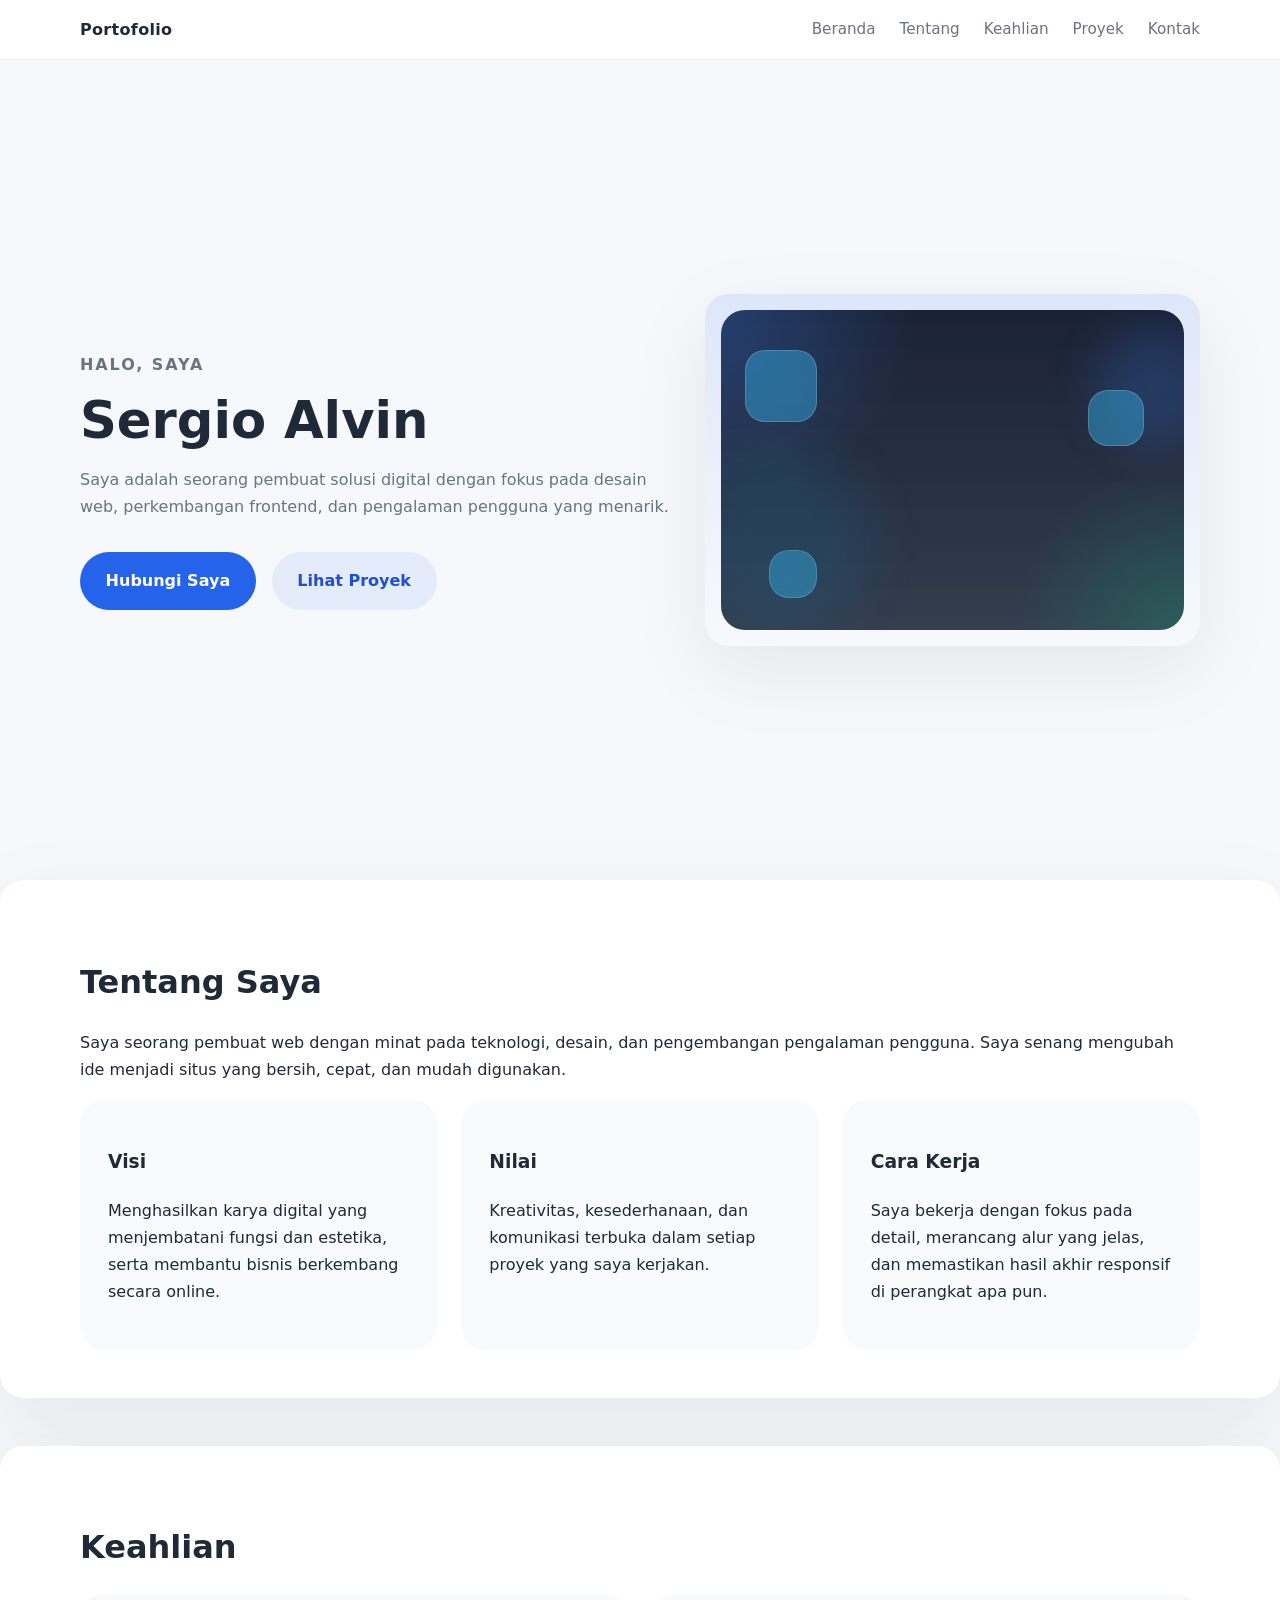
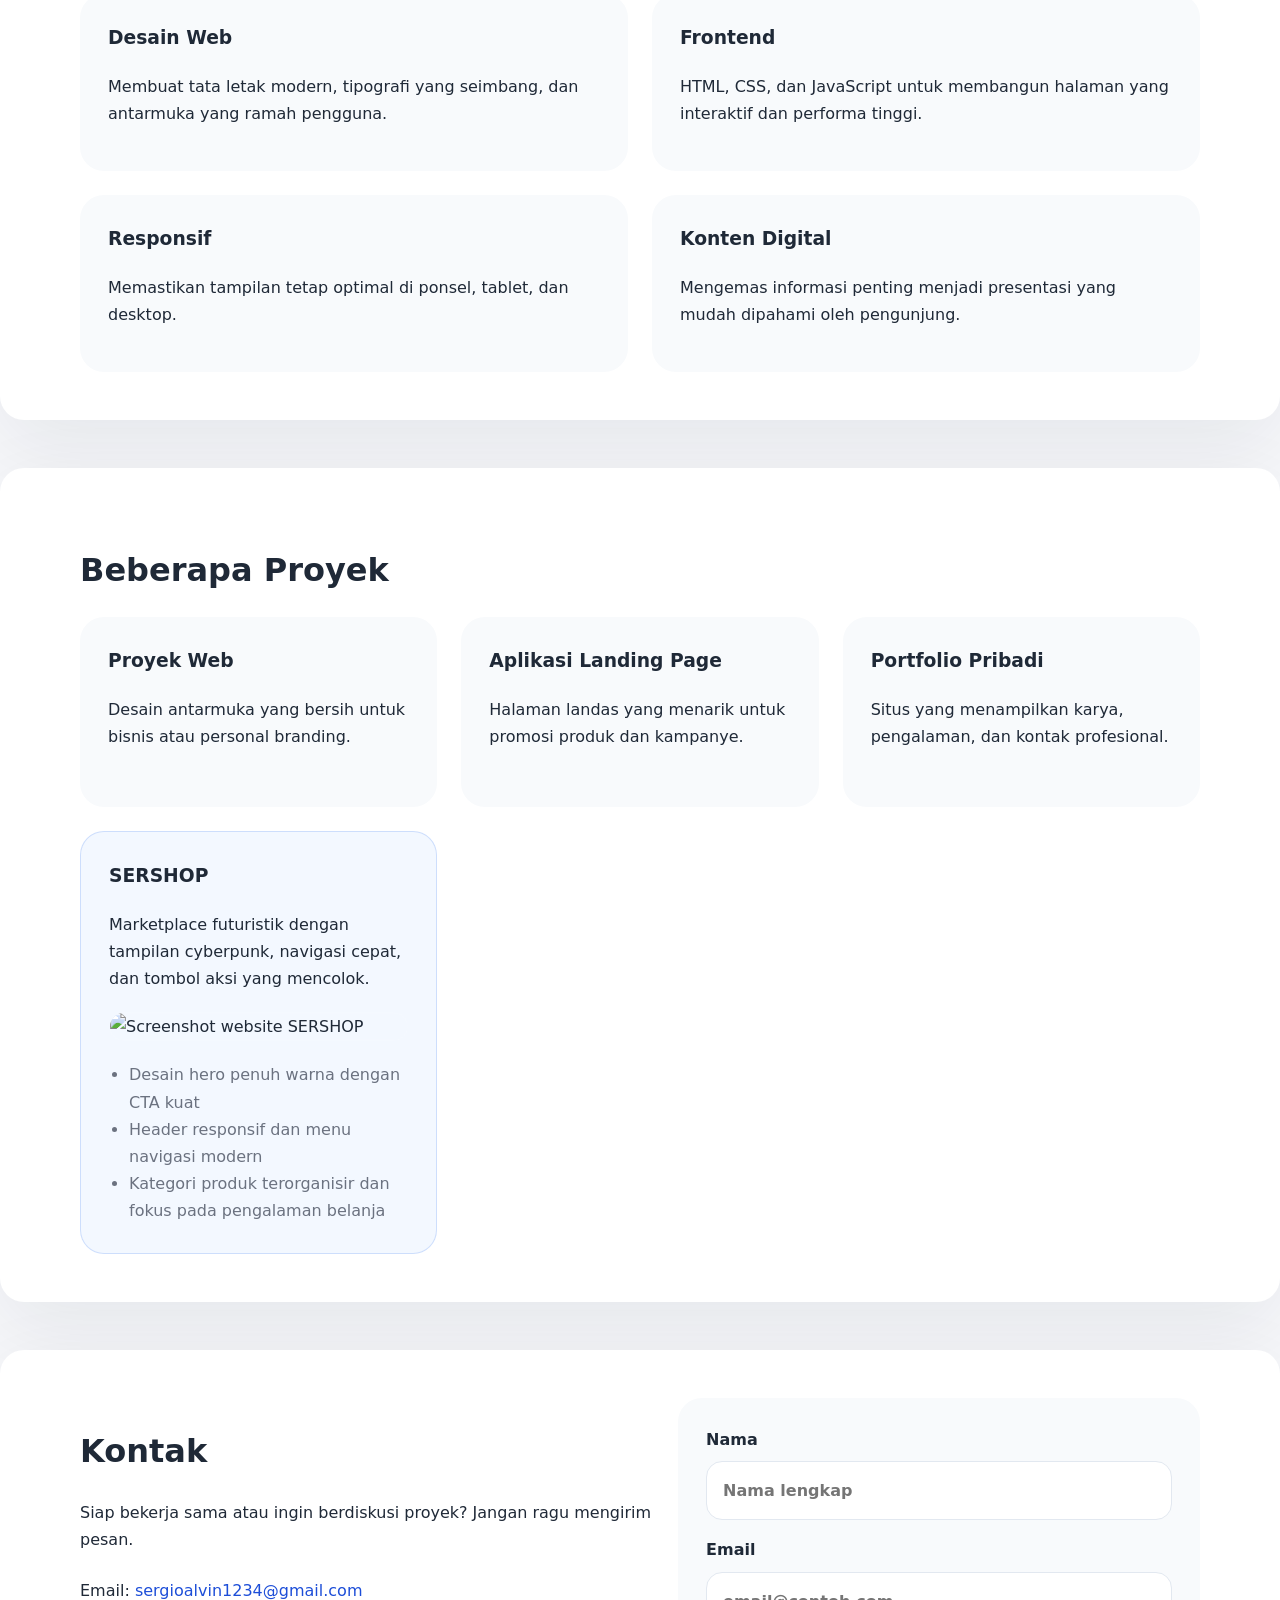
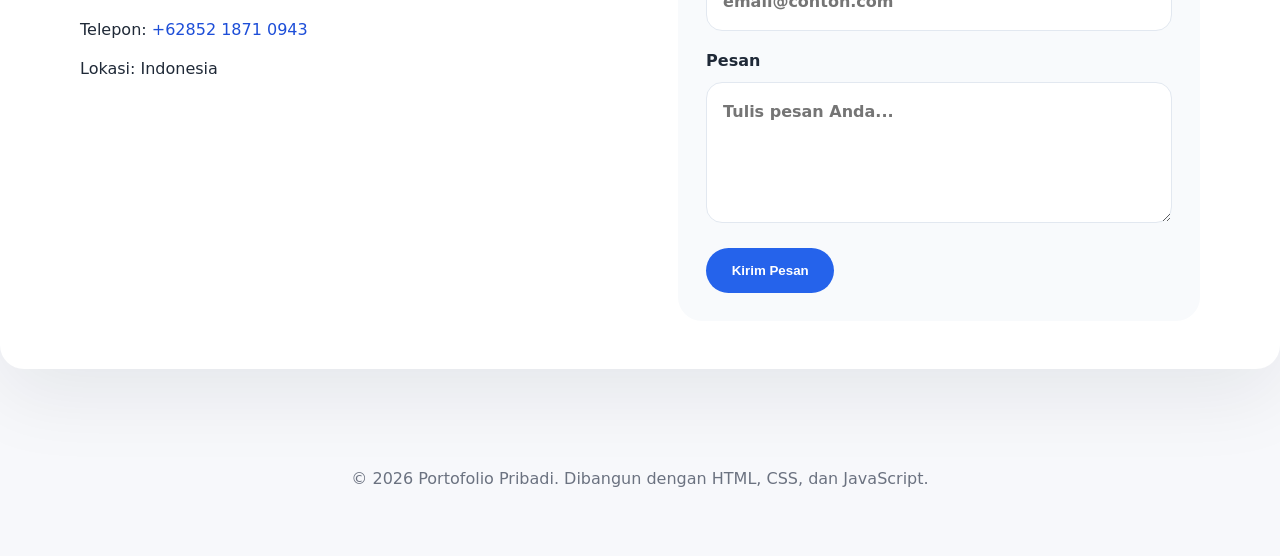
==== index.html @ bd18a4e5 "first commit" ====
<!DOCTYPE html>
<html lang="id">
<head>
  <meta charset="UTF-8" />
  <meta name="viewport" content="width=device-width, initial-scale=1.0" />
  <title>Portofolio Saya</title>
  <link rel="stylesheet" href="styles.css" />
</head>
<body>
  <header class="site-header">
    <div class="container header-inner">
      <a href="#home" class="logo">Portofolio</a>
      <button class="nav-toggle" aria-label="Buka navigasi">
        <span></span><span></span><span></span>
      </button>
      <nav class="site-nav">
        <a href="#home">Beranda</a>
        <a href="#about">Tentang</a>
        <a href="#skills">Keahlian</a>
        <a href="#projects">Proyek</a>
        <a href="#contact">Kontak</a>
      </nav>
    </div>
  </header>

  <main>
    <section id="home" class="hero">
      <div class="container hero-content">
        <div>
          <p class="eyebrow">Halo, saya</p>
          <h1>Sergio Alvin</h1>
          <p>Saya adalah seorang pembuat solusi digital dengan fokus pada desain web, perkembangan frontend, dan pengalaman pengguna yang menarik.</p>
          <div class="hero-actions">
            <a href="#contact" class="button primary">Hubungi Saya</a>
            <a href="#projects" class="button secondary">Lihat Proyek</a>
          </div>
        </div>
        <div class="hero-card">
          <div class="hero-image">
            <div class="shape"></div>
            <div class="shape"></div>
            <div class="shape"></div>
          </div>
        </div>
      </div>
    </section>

    <section id="about" class="section about-section">
      <div class="container">
        <h2>Tentang Saya</h2>
        <p>Saya seorang pembuat web dengan minat pada teknologi, desain, dan pengembangan pengalaman pengguna. Saya senang mengubah ide menjadi situs yang bersih, cepat, dan mudah digunakan.</p>
        <div class="about-grid">
          <div>
            <h3>Visi</h3>
            <p>Menghasilkan karya digital yang menjembatani fungsi dan estetika, serta membantu bisnis berkembang secara online.</p>
          </div>
          <div>
            <h3>Nilai</h3>
            <p>Kreativitas, kesederhanaan, dan komunikasi terbuka dalam setiap proyek yang saya kerjakan.</p>
          </div>
          <div>
            <h3>Cara Kerja</h3>
            <p>Saya bekerja dengan fokus pada detail, merancang alur yang jelas, dan memastikan hasil akhir responsif di perangkat apa pun.</p>
          </div>
        </div>
      </div>
    </section>

    <section id="skills" class="section skills-section">
      <div class="container">
        <h2>Keahlian</h2>
        <div class="skills-grid">
          <div class="skill-card">
            <h3>Desain Web</h3>
            <p>Membuat tata letak modern, tipografi yang seimbang, dan antarmuka yang ramah pengguna.</p>
          </div>
          <div class="skill-card">
            <h3>Frontend</h3>
            <p>HTML, CSS, dan JavaScript untuk membangun halaman yang interaktif dan performa tinggi.</p>
          </div>
          <div class="skill-card">
            <h3>Responsif</h3>
            <p>Memastikan tampilan tetap optimal di ponsel, tablet, dan desktop.</p>
          </div>
          <div class="skill-card">
            <h3>Konten Digital</h3>
            <p>Mengemas informasi penting menjadi presentasi yang mudah dipahami oleh pengunjung.</p>
          </div>
        </div>
      </div>
    </section>

    <section id="projects" class="section projects-section">
      <div class="container">
        <h2>Beberapa Proyek</h2>
        <div class="projects-grid">
          <a class="project-link" href="proyek-web.html">
            <article class="project-card">
              <h3>Proyek Web</h3>
              <p>Desain antarmuka yang bersih untuk bisnis atau personal branding.</p>
            </article>
          </a>

          <a class="project-link" href="landing-page.html">
            <article class="project-card">
              <h3>Aplikasi Landing Page</h3>
              <p>Halaman landas yang menarik untuk promosi produk dan kampanye.</p>
            </article>
          </a>

          <a class="project-link" href="portfolio-detail.html">
            <article class="project-card">
              <h3>Portfolio Pribadi</h3>
              <p>Situs yang menampilkan karya, pengalaman, dan kontak profesional.</p>
            </article>
          </a>

          <a class="project-link" href="sershop.html">
            <article class="project-card project-featured">
              <h3>SERSHOP</h3>
              <p>Marketplace futuristik dengan tampilan cyberpunk, navigasi cepat, dan tombol aksi yang mencolok.</p>
              <div class="project-screenshot">
                <img src="sershop-screenshot.svg" alt="Screenshot website SERSHOP" />
              </div>
              <ul>
                <li>Desain hero penuh warna dengan CTA kuat</li>
                <li>Header responsif dan menu navigasi modern</li>
                <li>Kategori produk terorganisir dan fokus pada pengalaman belanja</li>
              </ul>
            </article>
          </a>
        </div>
      </div>
    </section>

    <section id="contact" class="section contact-section">
      <div class="container contact-content">
        <div>
          <h2>Kontak</h2>
          <p>Siap bekerja sama atau ingin berdiskusi proyek? Jangan ragu mengirim pesan.</p>
          <ul class="contact-list">
            <li>Email: <a href="mailto:sergioalvin1234@gmail.com">sergioalvin1234@gmail.com</a></li>
            <li>Telepon: <a href="tel:+6285218710943">+62852 1871 0943</a></li>
            <li>Lokasi: Indonesia</li>
          </ul>
        </div>
        <form class="contact-form">
          <label>
            Nama
            <input type="text" placeholder="Nama lengkap" />
          </label>
          <label>
            Email
            <input type="email" placeholder="email@contoh.com" />
          </label>
          <label>
            Pesan
            <textarea rows="4" placeholder="Tulis pesan Anda..."></textarea>
          </label>
          <button type="submit" class="button primary">Kirim Pesan</button>
        </form>
      </div>
    </section>
  </main>

  <footer class="site-footer">
    <div class="container footer-inner">
      <p>© 2026 Portofolio Pribadi. Dibangun dengan HTML, CSS, dan JavaScript.</p>
    </div>
  </footer>

  <script src="script.js"></script>
</body>
</html>
---- styles.css ----
:root {
  color-scheme: light;
  --bg: #f7f8fb;
  --surface: #ffffff;
  --text: #1f2937;
  --muted: #6b7280;
  --primary: #2563eb;
  --primary-strong: #1d4ed8;
  --shadow: 0 24px 80px rgba(15, 23, 42, 0.08);
  --radius: 24px;
}

* {
  box-sizing: border-box;
}

html {
  scroll-behavior: smooth;
}

body {
  margin: 0;
  font-family: Inter, system-ui, -apple-system, BlinkMacSystemFont, "Segoe UI", sans-serif;
  background: var(--bg);
  color: var(--text);
  line-height: 1.7;
}

img {
  max-width: 100%;
  display: block;
}

.container {
  width: min(1120px, calc(100% - 2rem));
  margin: 0 auto;
}

.site-header {
  position: sticky;
  top: 0;
  z-index: 10;
  background: rgba(255, 255, 255, 0.95);
  backdrop-filter: blur(18px);
  border-bottom: 1px solid rgba(15, 23, 42, 0.08);
}

.header-inner {
  display: flex;
  align-items: center;
  justify-content: space-between;
  gap: 1rem;
  padding: 1rem 0;
}

.logo {
  color: var(--text);
  font-weight: 700;
  text-decoration: none;
  letter-spacing: 0.02em;
}

.nav-toggle {
  display: none;
  border: none;
  background: transparent;
  cursor: pointer;
  gap: 0.4rem;
  flex-direction: column;
  padding: 0.25rem;
}

.nav-toggle span {
  display: block;
  width: 1.5rem;
  height: 2px;
  background: var(--text);
}

.site-nav {
  display: flex;
  gap: 1.5rem;
}

.site-nav a {
  color: var(--muted);
  text-decoration: none;
  font-size: 0.95rem;
}

.site-nav a:hover {
  color: var(--text);
}

.hero {
  min-height: calc(100vh - 80px);
  display: grid;
  place-items: center;
  padding: 4rem 0;
}

.hero-content {
  display: grid;
  grid-template-columns: 1.2fr 1fr;
  align-items: center;
  gap: 2rem;
}

.eyebrow {
  margin: 0 0 1rem;
  color: var(--primary);
  font-weight: 700;
  letter-spacing: 0.12em;
  text-transform: uppercase;
}

.hero h1 {
  margin: 0;
  font-size: clamp(2.75rem, 4vw, 4rem);
  line-height: 1.02;
}

.hero p {
  max-width: 42rem;
  margin-top: 1.25rem;
  color: var(--muted);
}

.hero-actions {
  display: flex;
  gap: 1rem;
  flex-wrap: wrap;
  margin-top: 2rem;
}

.button {
  display: inline-flex;
  align-items: center;
  justify-content: center;
  padding: 0.95rem 1.6rem;
  border-radius: 999px;
  text-decoration: none;
  font-weight: 600;
  transition: transform 0.2s ease, box-shadow 0.2s ease;
  border: none;
  cursor: pointer;
}

.button:hover {
  transform: translateY(-1px);
}

.primary {
  background: var(--primary);
  color: white;
}

.secondary {
  background: rgba(37, 99, 235, 0.09);
  color: var(--primary-strong);
}

.hero-card {
  background: linear-gradient(180deg, rgba(37, 99, 235, 0.12), rgba(255, 255, 255, 0.08));
  border-radius: var(--radius);
  padding: 1rem;
  box-shadow: var(--shadow);
}

.hero-image {
  width: 100%;
  min-height: 320px;
  border-radius: 1.5rem;
  position: relative;
  overflow: hidden;
  background: radial-gradient(circle at top left, rgba(59, 130, 246, 0.3), transparent 35%),
    radial-gradient(circle at bottom right, rgba(16, 185, 129, 0.25), transparent 30%),
    linear-gradient(180deg, rgba(15, 23, 42, 0.95), rgba(30, 41, 59, 0.9));
}

.hero-image::before,
.hero-image::after {
  content: '';
  position: absolute;
  border-radius: 50%;
  opacity: 0.6;
}

.hero-image::before {
  width: 120px;
  height: 120px;
  top: 1rem;
  right: -2rem;
  background: rgba(59, 130, 246, 0.35);
  filter: blur(24px);
}

.hero-image::after {
  width: 180px;
  height: 180px;
  bottom: 0;
  left: -2rem;
  background: rgba(14, 165, 233, 0.2);
  filter: blur(28px);
}

.hero-image .shape {
  position: absolute;
  width: 72px;
  height: 72px;
  background: rgba(56, 189, 248, 0.4);
  border: 1px solid rgba(255, 255, 255, 0.18);
  border-radius: 1.25rem;
  backdrop-filter: blur(6px);
}

.hero-image .shape:nth-child(1) {
  top: 2.5rem;
  left: 1.5rem;
}

.hero-image .shape:nth-child(2) {
  top: 5rem;
  right: 2.5rem;
  width: 56px;
  height: 56px;
}

.hero-image .shape:nth-child(3) {
  bottom: 2rem;
  left: 3rem;
  width: 48px;
  height: 48px;
}

.section {
  padding: 6rem 0;
}

.about-section,
.skills-section,
.projects-section,
.contact-section {
  background: white;
  border-radius: var(--radius);
  box-shadow: var(--shadow);
  margin-bottom: 3rem;
  padding: 3rem;
}

.section h2 {
  font-size: clamp(2rem, 2.5vw, 2.5rem);
  margin-bottom: 1.25rem;
}

.about-grid,
.skills-grid,
.projects-grid,
.contact-content {
  display: grid;
  gap: 1.5rem;
}

.about-grid {
  grid-template-columns: repeat(3, minmax(0, 1fr));
}

.about-grid div,
.skill-card,
.project-card,
.contact-form {
  background: #f8fafc;
  padding: 1.75rem;
  border-radius: 1.5rem;
}

.skill-card h3,
.project-card h3 {
  margin-top: 0;
}

.project-card ul {
  margin: 1rem 0 0;
  padding-left: 1.25rem;
  color: var(--muted);
}

.project-card .project-screenshot {
  margin: 1.25rem 0;
  border-radius: 1.5rem;
  overflow: hidden;
  border: 1px solid rgba(255, 255, 255, 0.1);
  box-shadow: inset 0 0 0 1px rgba(255, 255, 255, 0.04);
}

.project-card .project-screenshot img {
  display: block;
  width: 100%;
  height: auto;
}

.project-link {
  display: block;
  color: inherit;
  text-decoration: none;
}

.project-link:hover .project-card {
  transform: translateY(-4px);
  transition: transform 0.18s ease;
}

.project-featured {
  border: 1px solid rgba(37, 99, 235, 0.18);
  background: rgba(59, 130, 246, 0.06);
}

.skills-grid {
  grid-template-columns: repeat(2, minmax(0, 1fr));
}

.projects-grid {
  grid-template-columns: repeat(3, minmax(0, 1fr));
}

.project-card {
  min-height: 190px;
}

.contact-content {
  grid-template-columns: 1.1fr 1fr;
  align-items: start;
}

.contact-list {
  list-style: none;
  padding: 0;
  margin: 1.5rem 0 0;
  display: grid;
  gap: 0.75rem;
}

.contact-list a {
  color: var(--primary-strong);
  text-decoration: none;
}

.contact-form label {
  display: block;
  margin-bottom: 1rem;
  color: var(--text);
  font-weight: 600;
}

.contact-form input,
.contact-form textarea {
  width: 100%;
  border: 1px solid #e2e8f0;
  border-radius: 1rem;
  padding: 0.95rem 1rem;
  font: inherit;
  margin-top: 0.5rem;
  background: white;
}

.site-footer {
  padding: 2rem 0 3rem;
  text-align: center;
  color: var(--muted);
}

@media (max-width: 900px) {
  .hero-content,
  .contact-content {
    grid-template-columns: 1fr;
  }

  .about-grid,
  .skills-grid,
  .projects-grid {
    grid-template-columns: 1fr;
  }
}

@media (max-width: 720px) {
  .header-inner {
    flex-wrap: wrap;
  }

  .nav-toggle {
    display: flex;
  }

  .site-nav {
    width: 100%;
    flex-direction: column;
    gap: 0.75rem;
    max-height: 0;
    overflow: hidden;
    transition: max-height 0.3s ease;
  }

  .site-nav.open {
    max-height: 18rem;
  }
}
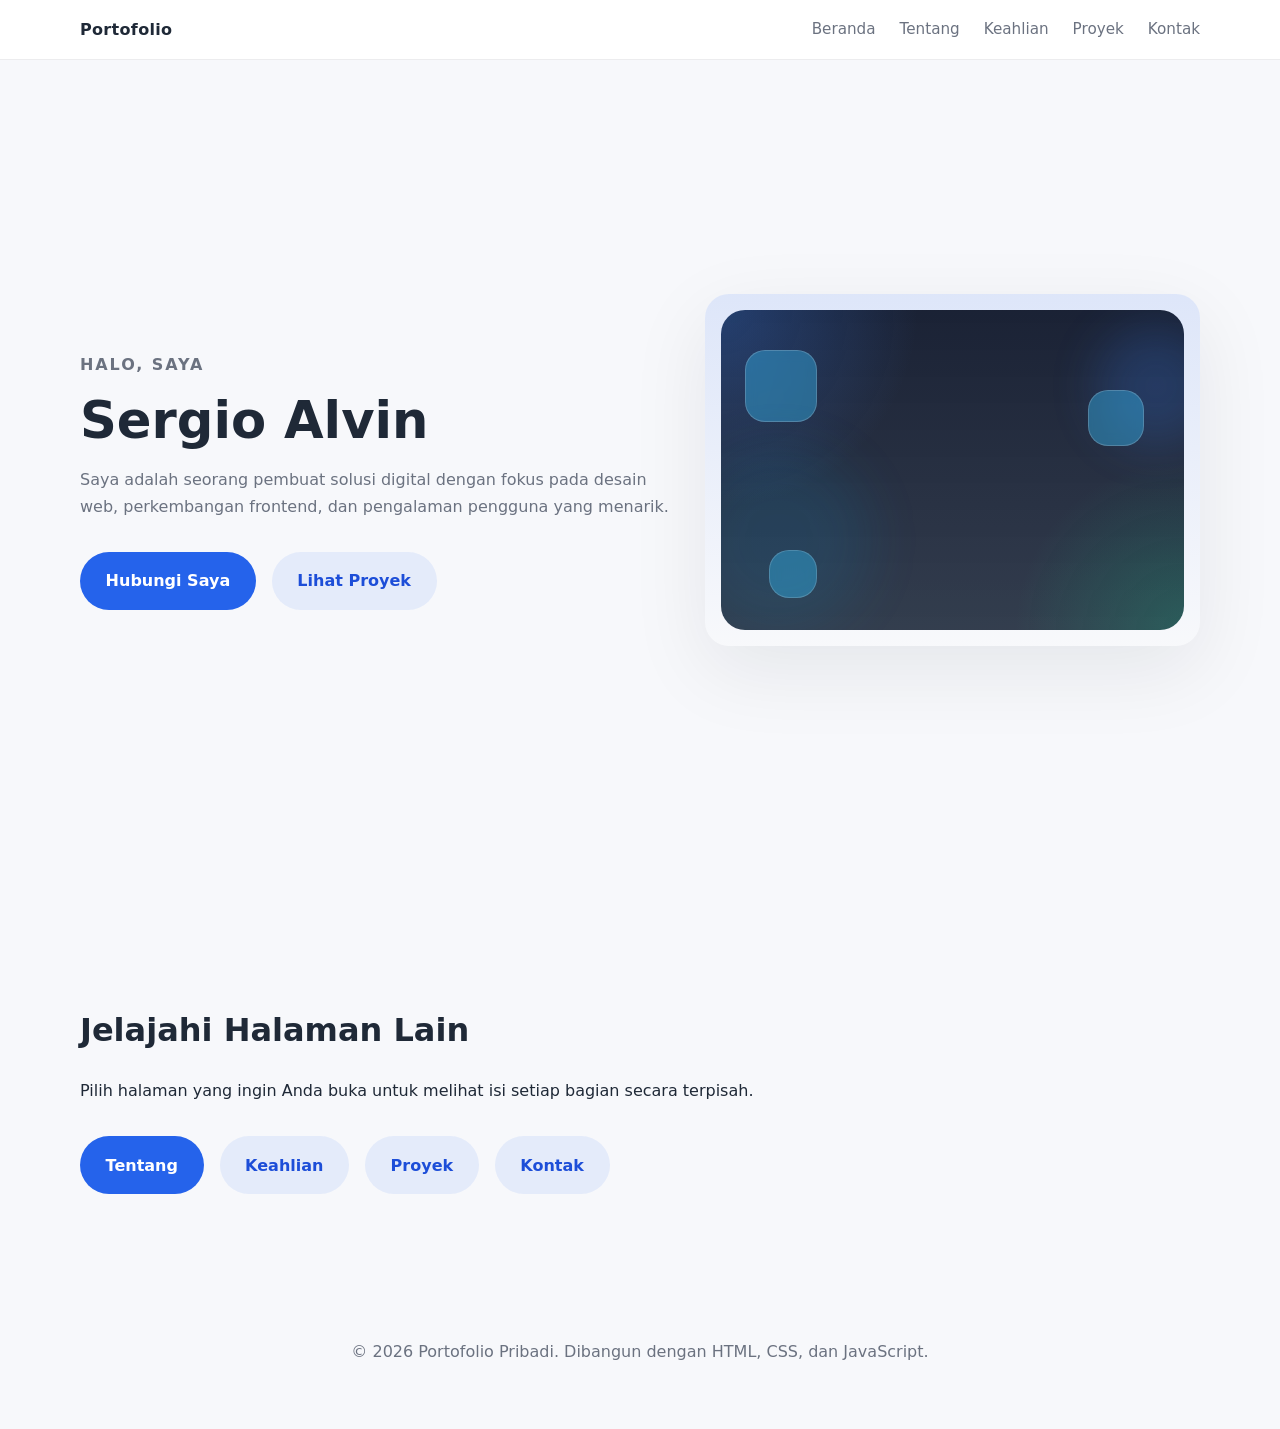
==== commit 7cfa7fd8: "update website" ====
--- a/index.html
+++ b/index.html
@@ -14,11 +14,11 @@
         <span></span><span></span><span></span>
       </button>
       <nav class="site-nav">
-        <a href="#home">Beranda</a>
-        <a href="#about">Tentang</a>
-        <a href="#skills">Keahlian</a>
-        <a href="#projects">Proyek</a>
-        <a href="#contact">Kontak</a>
+        <a href="index.html">Beranda</a>
+        <a href="about.html">Tentang</a>
+        <a href="skills.html">Keahlian</a>
+        <a href="projects.html">Proyek</a>
+        <a href="contact.html">Kontak</a>
       </nav>
     </div>
   </header>
@@ -31,8 +31,8 @@
           <h1>Sergio Alvin</h1>
           <p>Saya adalah seorang pembuat solusi digital dengan fokus pada desain web, perkembangan frontend, dan pengalaman pengguna yang menarik.</p>
           <div class="hero-actions">
-            <a href="#contact" class="button primary">Hubungi Saya</a>
-            <a href="#projects" class="button secondary">Lihat Proyek</a>
+            <a href="contact.html" class="button primary">Hubungi Saya</a>
+            <a href="projects.html" class="button secondary">Lihat Proyek</a>
           </div>
         </div>
         <div class="hero-card">
@@ -44,121 +44,16 @@
         </div>
       </div>
     </section>
-
-    <section id="about" class="section about-section">
+    <section class="section">
       <div class="container">
-        <h2>Tentang Saya</h2>
-        <p>Saya seorang pembuat web dengan minat pada teknologi, desain, dan pengembangan pengalaman pengguna. Saya senang mengubah ide menjadi situs yang bersih, cepat, dan mudah digunakan.</p>
-        <div class="about-grid">
-          <div>
-            <h3>Visi</h3>
-            <p>Menghasilkan karya digital yang menjembatani fungsi dan estetika, serta membantu bisnis berkembang secara online.</p>
-          </div>
-          <div>
-            <h3>Nilai</h3>
-            <p>Kreativitas, kesederhanaan, dan komunikasi terbuka dalam setiap proyek yang saya kerjakan.</p>
-          </div>
-          <div>
-            <h3>Cara Kerja</h3>
-            <p>Saya bekerja dengan fokus pada detail, merancang alur yang jelas, dan memastikan hasil akhir responsif di perangkat apa pun.</p>
-          </div>
+        <h2>Jelajahi Halaman Lain</h2>
+        <p>Pilih halaman yang ingin Anda buka untuk melihat isi setiap bagian secara terpisah.</p>
+        <div class="hero-actions">
+          <a href="about.html" class="button primary">Tentang</a>
+          <a href="skills.html" class="button secondary">Keahlian</a>
+          <a href="projects.html" class="button secondary">Proyek</a>
+          <a href="contact.html" class="button secondary">Kontak</a>
         </div>
-      </div>
-    </section>
-
-    <section id="skills" class="section skills-section">
-      <div class="container">
-        <h2>Keahlian</h2>
-        <div class="skills-grid">
-          <div class="skill-card">
-            <h3>Desain Web</h3>
-            <p>Membuat tata letak modern, tipografi yang seimbang, dan antarmuka yang ramah pengguna.</p>
-          </div>
-          <div class="skill-card">
-            <h3>Frontend</h3>
-            <p>HTML, CSS, dan JavaScript untuk membangun halaman yang interaktif dan performa tinggi.</p>
-          </div>
-          <div class="skill-card">
-            <h3>Responsif</h3>
-            <p>Memastikan tampilan tetap optimal di ponsel, tablet, dan desktop.</p>
-          </div>
-          <div class="skill-card">
-            <h3>Konten Digital</h3>
-            <p>Mengemas informasi penting menjadi presentasi yang mudah dipahami oleh pengunjung.</p>
-          </div>
-        </div>
-      </div>
-    </section>
-
-    <section id="projects" class="section projects-section">
-      <div class="container">
-        <h2>Beberapa Proyek</h2>
-        <div class="projects-grid">
-          <a class="project-link" href="proyek-web.html">
-            <article class="project-card">
-              <h3>Proyek Web</h3>
-              <p>Desain antarmuka yang bersih untuk bisnis atau personal branding.</p>
-            </article>
-          </a>
-
-          <a class="project-link" href="landing-page.html">
-            <article class="project-card">
-              <h3>Aplikasi Landing Page</h3>
-              <p>Halaman landas yang menarik untuk promosi produk dan kampanye.</p>
-            </article>
-          </a>
-
-          <a class="project-link" href="portfolio-detail.html">
-            <article class="project-card">
-              <h3>Portfolio Pribadi</h3>
-              <p>Situs yang menampilkan karya, pengalaman, dan kontak profesional.</p>
-            </article>
-          </a>
-
-          <a class="project-link" href="sershop.html">
-            <article class="project-card project-featured">
-              <h3>SERSHOP</h3>
-              <p>Marketplace futuristik dengan tampilan cyberpunk, navigasi cepat, dan tombol aksi yang mencolok.</p>
-              <div class="project-screenshot">
-                <img src="sershop-screenshot.svg" alt="Screenshot website SERSHOP" />
-              </div>
-              <ul>
-                <li>Desain hero penuh warna dengan CTA kuat</li>
-                <li>Header responsif dan menu navigasi modern</li>
-                <li>Kategori produk terorganisir dan fokus pada pengalaman belanja</li>
-              </ul>
-            </article>
-          </a>
-        </div>
-      </div>
-    </section>
-
-    <section id="contact" class="section contact-section">
-      <div class="container contact-content">
-        <div>
-          <h2>Kontak</h2>
-          <p>Siap bekerja sama atau ingin berdiskusi proyek? Jangan ragu mengirim pesan.</p>
-          <ul class="contact-list">
-            <li>Email: <a href="mailto:sergioalvin1234@gmail.com">sergioalvin1234@gmail.com</a></li>
-            <li>Telepon: <a href="tel:+6285218710943">+62852 1871 0943</a></li>
-            <li>Lokasi: Indonesia</li>
-          </ul>
-        </div>
-        <form class="contact-form">
-          <label>
-            Nama
-            <input type="text" placeholder="Nama lengkap" />
-          </label>
-          <label>
-            Email
-            <input type="email" placeholder="email@contoh.com" />
-          </label>
-          <label>
-            Pesan
-            <textarea rows="4" placeholder="Tulis pesan Anda..."></textarea>
-          </label>
-          <button type="submit" class="button primary">Kirim Pesan</button>
-        </form>
       </div>
     </section>
   </main>
--- a/styles.css
+++ b/styles.css
@@ -382,6 +382,120 @@
   }
 }
 
+table {
+  width: 100%;
+  border-collapse: collapse;
+  margin: 1rem 0 0;
+}
+
+table th,
+table td {
+  border: 1px solid rgba(15, 23, 42, 0.08);
+  padding: 0.85rem 1rem;
+  text-align: left;
+}
+
+table th {
+  background: rgba(37, 99, 235, 0.08);
+}
+
+@media (max-width: 640px) {
+  table th,
+  table td {
+    display: block;
+    width: 100%;
+  }
+}
+
+.project-detail .project-head {
+  display: grid;
+  grid-template-columns: 1fr auto;
+  gap: 2rem;
+  align-items: center;
+  margin-bottom: 2rem;
+}
+
+.project-detail .project-meta {
+  display: grid;
+  gap: 0.75rem;
+  justify-content: end;
+  text-align: right;
+  color: var(--muted);
+}
+
+.project-overview,
+.project-grid {
+  display: grid;
+  gap: 1.5rem;
+}
+
+.project-overview {
+  grid-template-columns: repeat(2, minmax(0, 1fr));
+  margin-bottom: 2rem;
+}
+
+.project-grid {
+  grid-template-columns: repeat(3, minmax(0, 1fr));
+}
+
+.project-card {
+  background: #0f172a;
+  color: #e2e8f0;
+  border: 1px solid rgba(148, 163, 184, 0.12);
+  padding: 1.75rem;
+  border-radius: 1.5rem;
+}
+
+.project-card h2,
+.project-card h3 {
+  margin-top: 0;
+}
+
+.project-card ul {
+  padding-left: 1.1rem;
+}
+
+.project-section {
+  margin-top: 2.5rem;
+}
+
+.project-detail .project-head .eyebrow {
+  margin-bottom: 0.75rem;
+}
+
+.project-detail .project-head h1 {
+  margin-bottom: 0.75rem;
+}
+
+.project-screenshot {
+  margin-top: 1.25rem;
+  overflow: hidden;
+  border-radius: 1.5rem;
+  border: 1px solid rgba(148, 163, 184, 0.16);
+}
+
+.project-screenshot img {
+  width: 100%;
+  display: block;
+}
+
+@media (max-width: 900px) {
+  .project-overview,
+  .project-grid {
+    grid-template-columns: 1fr;
+  }
+
+  .project-detail .project-head {
+    grid-template-columns: 1fr;
+    text-align: left;
+  }
+
+  .project-detail .project-meta {
+    justify-content: start;
+    text-align: left;
+  }
+}
+
 @media (max-width: 720px) {
   .header-inner {
     flex-wrap: wrap;
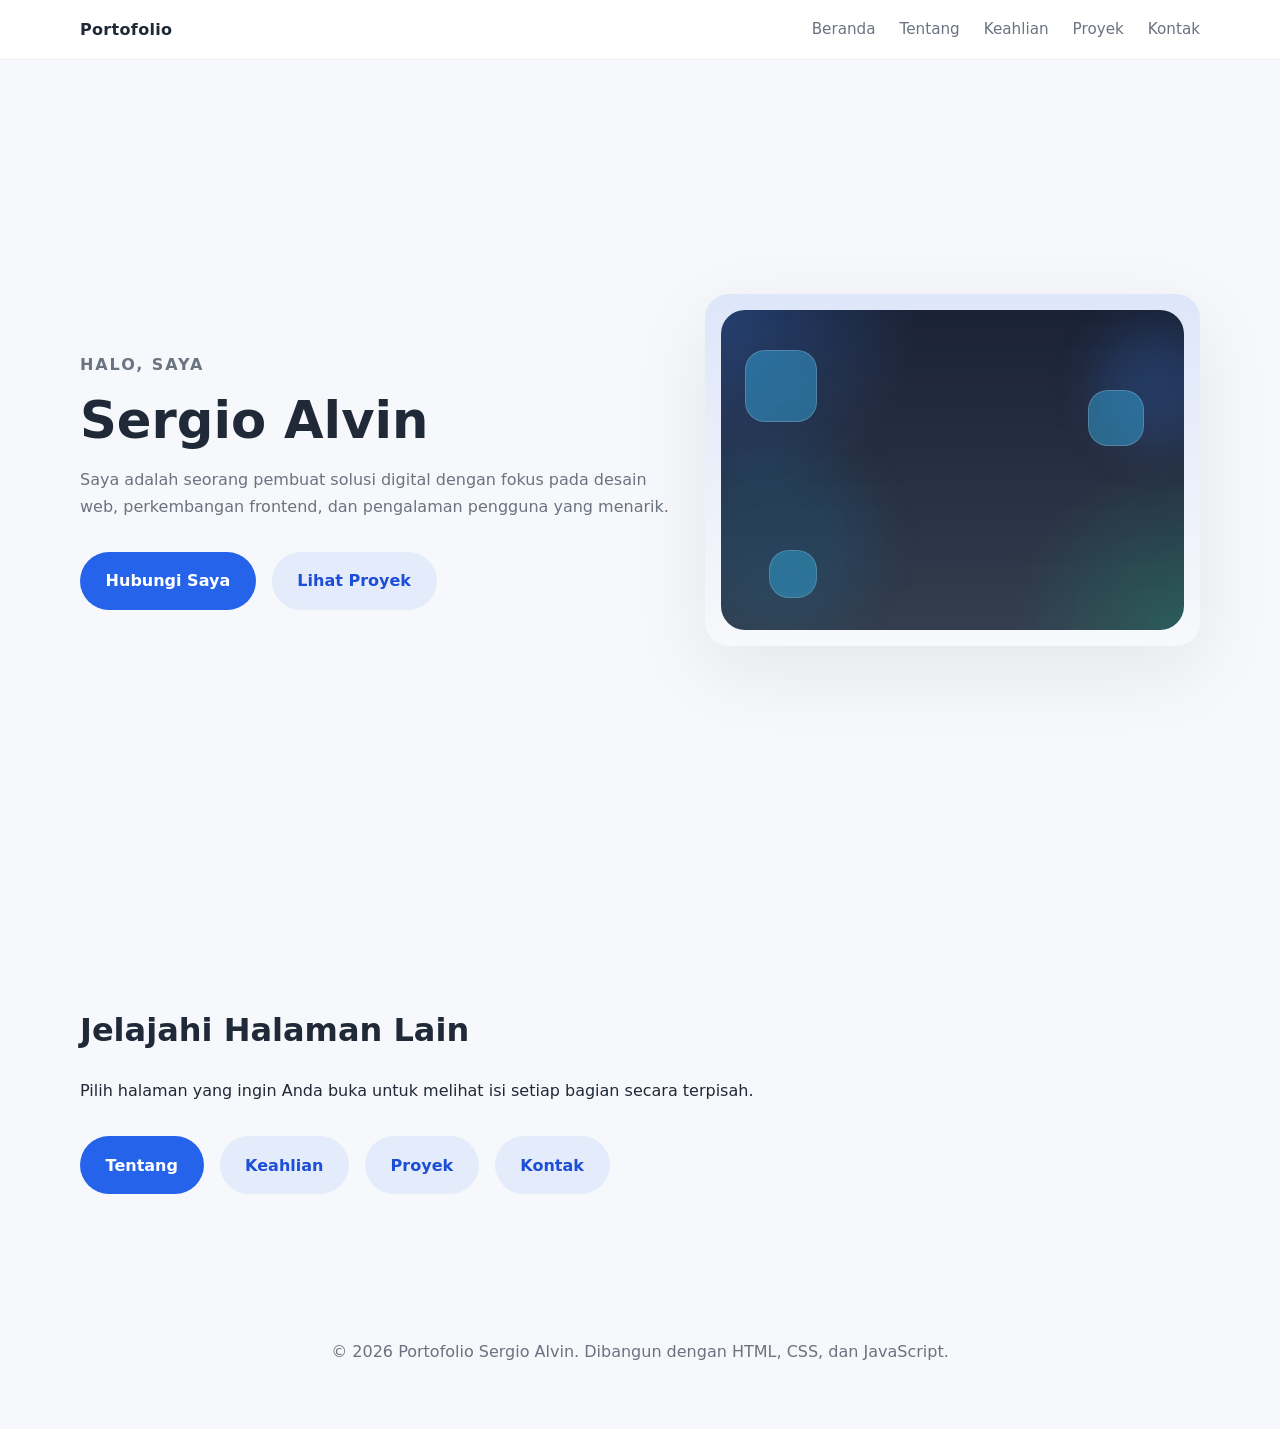
==== commit ebef01fd: "update website" ====
--- a/index.html
+++ b/index.html
@@ -60,7 +60,7 @@
 
   <footer class="site-footer">
     <div class="container footer-inner">
-      <p>© 2026 Portofolio Pribadi. Dibangun dengan HTML, CSS, dan JavaScript.</p>
+      <p>© 2026 Portofolio Sergio Alvin. Dibangun dengan HTML, CSS, dan JavaScript.</p>
     </div>
   </footer>
 
--- a/styles.css
+++ b/styles.css
@@ -43,6 +43,12 @@
   background: rgba(255, 255, 255, 0.95);
   backdrop-filter: blur(18px);
   border-bottom: 1px solid rgba(15, 23, 42, 0.08);
+  transition: box-shadow 0.25s ease, background 0.25s ease;
+}
+
+.site-header.scrolled {
+  background: rgba(255, 255, 255, 0.98);
+  box-shadow: 0 18px 45px rgba(15, 23, 42, 0.08);
 }
 
 .header-inner {
@@ -165,6 +171,11 @@
   border-radius: var(--radius);
   padding: 1rem;
   box-shadow: var(--shadow);
+  transition: transform 0.35s ease;
+}
+
+.hero-card:hover {
+  transform: translateY(-6px);
 }
 
 .hero-image {
@@ -176,6 +187,11 @@
   background: radial-gradient(circle at top left, rgba(59, 130, 246, 0.3), transparent 35%),
     radial-gradient(circle at bottom right, rgba(16, 185, 129, 0.25), transparent 30%),
     linear-gradient(180deg, rgba(15, 23, 42, 0.95), rgba(30, 41, 59, 0.9));
+  transition: transform 0.35s ease, filter 0.35s ease;
+}
+
+.hero-image:hover {
+  transform: scale(1.01);
 }
 
 .hero-image::before,
@@ -291,12 +307,31 @@
   overflow: hidden;
   border: 1px solid rgba(255, 255, 255, 0.1);
   box-shadow: inset 0 0 0 1px rgba(255, 255, 255, 0.04);
+  position: relative;
+}
+
+.project-card .project-screenshot::after {
+  content: '';
+  position: absolute;
+  inset: 0;
+  background: linear-gradient(180deg, transparent 35%, rgba(15, 23, 42, 0.18));
+  opacity: 0;
+  transition: opacity 0.35s ease;
+}
+
+.project-card .project-screenshot:hover::after {
+  opacity: 1;
 }
 
 .project-card .project-screenshot img {
   display: block;
   width: 100%;
   height: auto;
+  transition: transform 0.35s ease;
+}
+
+.project-card .project-screenshot:hover img {
+  transform: scale(1.04);
 }
 
 .project-link {
@@ -325,6 +360,17 @@
 
 .project-card {
   min-height: 190px;
+}
+
+.reveal-hidden {
+  opacity: 0;
+  transform: translateY(30px);
+  transition: opacity 0.75s ease, transform 0.75s ease;
+}
+
+.reveal-hidden.visible {
+  opacity: 1;
+  transform: translateY(0);
 }
 
 .contact-content {
@@ -423,6 +469,73 @@
   color: var(--muted);
 }
 
+/* Dark meta card used in project detail pages (like SERSHOP) */
+.project-meta-card {
+  background: #0f172a;
+  color: #e2e8f0;
+  border: 1px solid rgba(148, 163, 184, 0.08);
+  padding: 1rem;
+  border-radius: 1rem;
+  max-width: 360px;
+}
+
+.project-meta-card .meta-inner p {
+  margin: 0 0 0.5rem;
+  color: inherit;
+  font-size: 0.95rem;
+  display: flex;
+  gap: 0.6rem;
+  align-items: flex-start;
+}
+
+.project-meta-card a {
+  color: #38bdf8;
+  text-decoration: none;
+  transition: color 0.2s ease;
+}
+
+.project-meta-card a:hover {
+  color: #0ea5e9;
+  text-decoration: underline;
+}
+
+.meta-icon svg {
+  width: 1rem;
+  height: 1rem;
+  flex: 0 0 1rem;
+  margin-top: 0.15rem;
+  color: inherit;
+}
+
+/* Responsive two-column layout for meta details on wide screens */
+.project-meta-card .meta-inner {
+  display: grid;
+  gap: 0.5rem;
+  align-items: start;
+}
+
+@media (min-width: 900px) {
+  .project-meta-card {
+    max-width: 520px;
+  }
+
+  .project-meta-card .meta-inner {
+    grid-template-columns: 1fr 1fr;
+  }
+
+  /* keep meta container aligned to the right inside project head */
+  .project-detail .project-meta {
+    justify-content: end;
+  }
+}
+
+/* Heading style to match SERSHOP: slightly larger and stronger */
+.project-detail .project-head h1 {
+  font-size: clamp(2rem, 3vw, 2.5rem);
+  color: var(--text);
+  margin: 0 0 0.5rem;
+}
+
 .project-overview,
 .project-grid {
   display: grid;
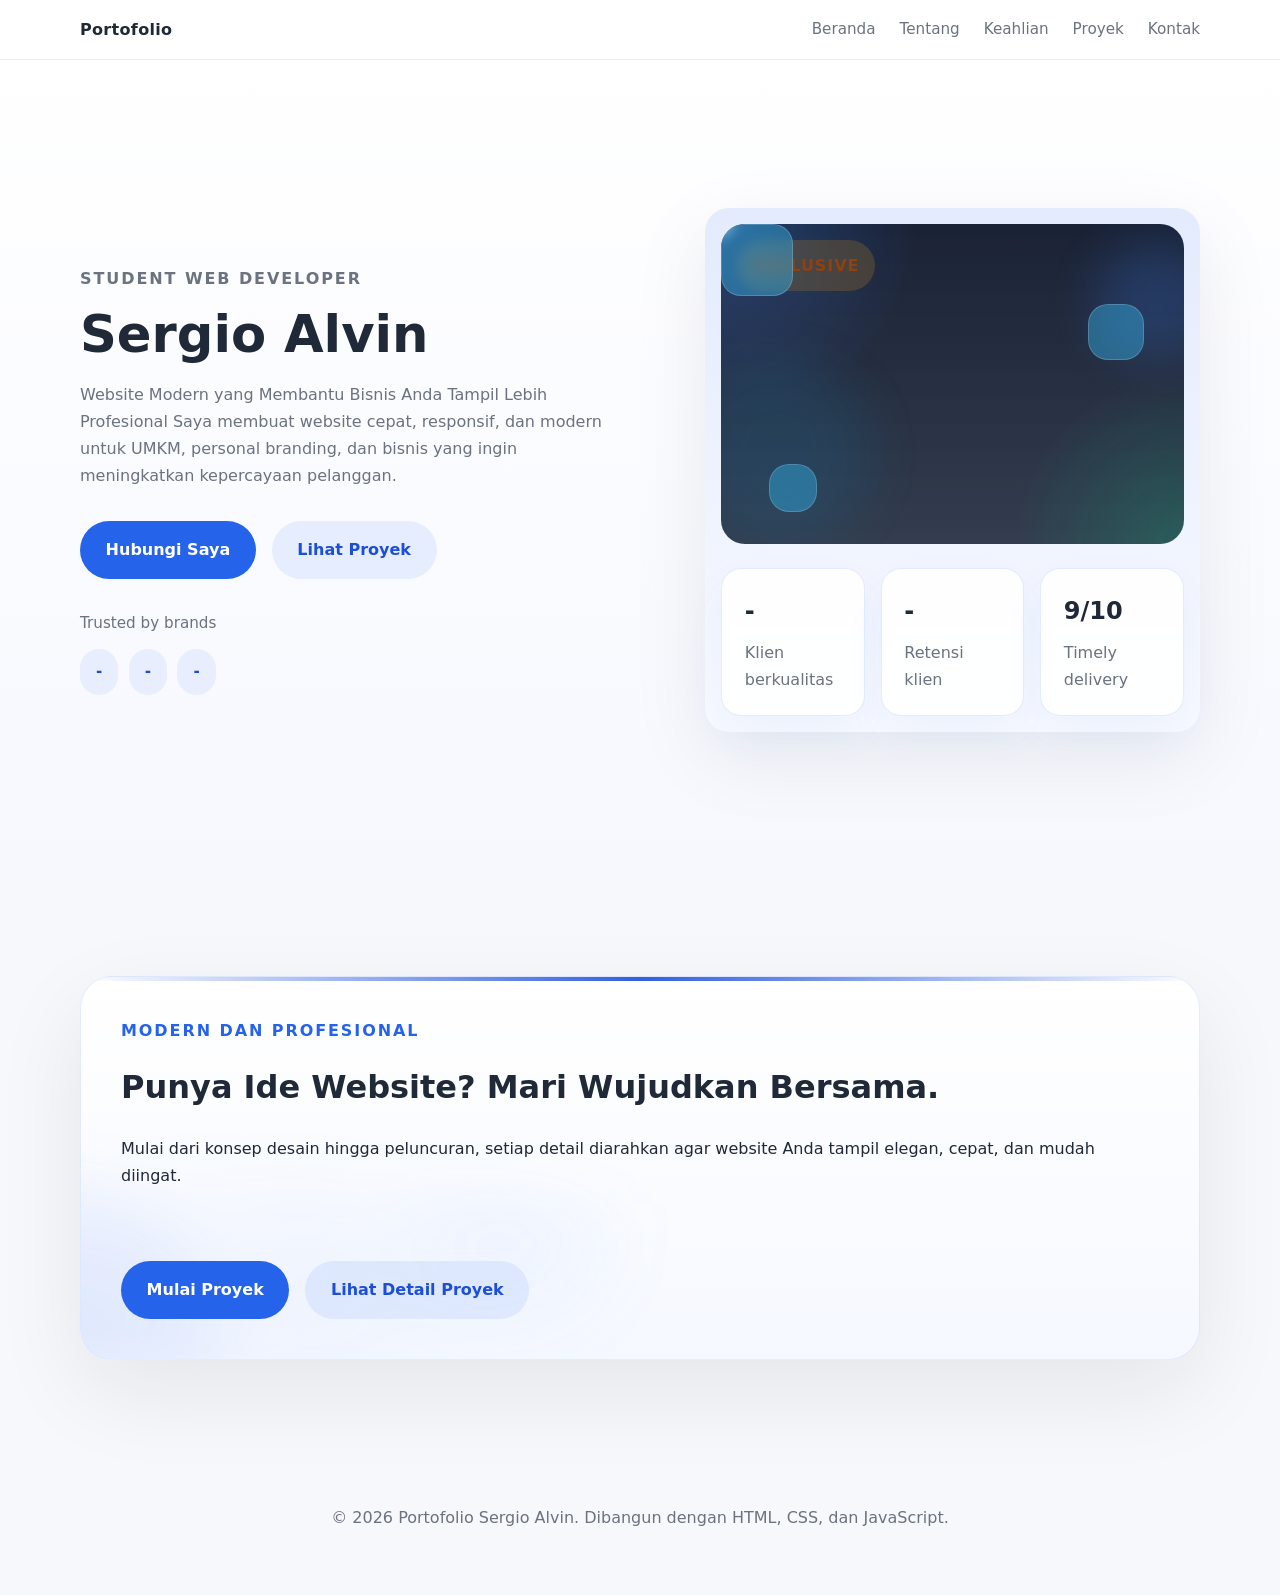
==== commit 4bc811d1: "update website" ====
--- a/index.html
+++ b/index.html
@@ -26,33 +26,61 @@
   <main>
     <section id="home" class="hero">
       <div class="container hero-content">
-        <div>
-          <p class="eyebrow">Halo, saya</p>
+        <div class="hero-copy">
+          <p class="eyebrow">STUDENT WEB DEVELOPER</p>
           <h1>Sergio Alvin</h1>
-          <p>Saya adalah seorang pembuat solusi digital dengan fokus pada desain web, perkembangan frontend, dan pengalaman pengguna yang menarik.</p>
+          <p>Website Modern yang Membantu Bisnis Anda Tampil Lebih Profesional
+
+Saya membuat website cepat, responsif, dan modern untuk UMKM, personal branding, dan bisnis yang ingin meningkatkan kepercayaan pelanggan.</p>
           <div class="hero-actions">
             <a href="contact.html" class="button primary">Hubungi Saya</a>
             <a href="projects.html" class="button secondary">Lihat Proyek</a>
           </div>
+          <div class="hero-trust">
+            <span>Trusted by brands</span>
+            <div class="hero-trust-list">
+              <span>-</span>
+              <span>-</span>
+              <span>-</span>
+            </div>
+          </div>
         </div>
         <div class="hero-card">
           <div class="hero-image">
+            <div class="hero-badge">Exclusive</div>
             <div class="shape"></div>
             <div class="shape"></div>
             <div class="shape"></div>
           </div>
+          <div class="hero-stats">
+            <div class="stat-item">
+              <strong>-</strong>
+              <span>Klien berkualitas</span>
+            </div>
+            <div class="stat-item">
+              <strong>-</strong>
+              <span>Retensi klien</span>
+            </div>
+            <div class="stat-item">
+              <strong>9/10</strong>
+              <span>Timely delivery</span>
+            </div>
+          </div>
         </div>
       </div>
     </section>
-    <section class="section">
-      <div class="container">
-        <h2>Jelajahi Halaman Lain</h2>
-        <p>Pilih halaman yang ingin Anda buka untuk melihat isi setiap bagian secara terpisah.</p>
+   
+   
+    <section class="section cta-section">
+      <div class="container cta-card">
+        <div>
+          <p class="eyebrow">Modern dan Profesional</p>
+          <h2>Punya Ide Website? Mari Wujudkan Bersama.</h2>
+          <p>Mulai dari konsep desain hingga peluncuran, setiap detail diarahkan agar website Anda tampil elegan, cepat, dan mudah diingat.</p>
+        </div>
         <div class="hero-actions">
-          <a href="about.html" class="button primary">Tentang</a>
-          <a href="skills.html" class="button secondary">Keahlian</a>
-          <a href="projects.html" class="button secondary">Proyek</a>
-          <a href="contact.html" class="button secondary">Kontak</a>
+          <a href="contact.html" class="button primary">Mulai Proyek</a>
+          <a href="projects.html" class="button secondary">Lihat Detail Proyek</a>
         </div>
       </div>
     </section>
--- a/styles.css
+++ b/styles.css
@@ -103,6 +103,7 @@
   display: grid;
   place-items: center;
   padding: 4rem 0;
+  background: linear-gradient(180deg, rgba(255, 255, 255, 0.98), rgba(246, 248, 255, 0.95));
 }
 
 .hero-content {
@@ -110,6 +111,108 @@
   grid-template-columns: 1.2fr 1fr;
   align-items: center;
   gap: 2rem;
+}
+
+.hero-copy {
+  max-width: 540px;
+}
+
+.hero-trust {
+  display: grid;
+  gap: 0.75rem;
+  margin-top: 2rem;
+  color: var(--muted);
+  font-size: 0.95rem;
+}
+
+.hero-trust-list {
+  display: flex;
+  flex-wrap: wrap;
+  gap: 0.65rem;
+}
+
+.hero-trust-list span {
+  display: inline-flex;
+  align-items: center;
+  gap: 0.35rem;
+  padding: 0.65rem 1rem;
+  border-radius: 999px;
+  background: rgba(37, 99, 235, 0.08);
+  color: var(--primary-strong);
+  font-weight: 600;
+}
+
+.hero-card {
+  background: linear-gradient(180deg, rgba(255, 255, 255, 0.96), rgba(246, 248, 255, 0.95));
+  border-radius: var(--radius);
+  padding: 1rem;
+  box-shadow: 0 32px 90px rgba(15, 23, 42, 0.08);
+  transition: transform 0.35s ease;
+}
+
+.hero-card:hover {
+  transform: translateY(-8px);
+}
+
+.hero-image {
+  width: 100%;
+  min-height: 340px;
+  border-radius: 1.5rem;
+  position: relative;
+  overflow: hidden;
+  background: radial-gradient(circle at top left, rgba(37, 99, 235, 0.2), transparent 30%),
+    radial-gradient(circle at bottom right, rgba(245, 158, 11, 0.15), transparent 28%),
+    linear-gradient(180deg, rgba(15, 23, 42, 0.95), rgba(30, 41, 59, 0.88));
+  transition: transform 0.35s ease, filter 0.35s ease;
+}
+
+.hero-image:hover {
+  transform: scale(1.01);
+}
+
+.hero-badge {
+  position: absolute;
+  top: 1rem;
+  left: 1rem;
+  padding: 0.75rem 1rem;
+  border-radius: 999px;
+  background: rgba(245, 158, 11, 0.18);
+  color: #92400e;
+  font-weight: 700;
+  letter-spacing: 0.06em;
+  text-transform: uppercase;
+  backdrop-filter: blur(8px);
+}
+
+.hero-stats {
+  display: grid;
+  grid-template-columns: repeat(3, minmax(0, 1fr));
+  gap: 1rem;
+  margin-top: 1.5rem;
+}
+
+.stat-item {
+  padding: 1.4rem;
+  border-radius: 1.25rem;
+  background: rgba(255, 255, 255, 0.9);
+  border: 1px solid rgba(37, 99, 235, 0.12);
+  box-shadow: 0 18px 40px rgba(37, 99, 235, 0.05);
+}
+
+.stat-item strong {
+  display: block;
+  font-size: 1.5rem;
+  margin-bottom: 0.4rem;
+}
+
+.stat-item span {
+  color: var(--muted);
+}
+
+@media (max-width: 900px) {
+  .hero-stats {
+    grid-template-columns: 1fr;
+  }
 }
 
 .eyebrow {
@@ -249,6 +352,201 @@
   height: 48px;
 }
 
+.spotlight {
+  background: rgba(37, 99, 235, 0.05);
+}
+
+.spotlight-grid {
+  display: grid;
+  grid-template-columns: 1.2fr 1fr;
+  gap: 2rem;
+  align-items: flex-start;
+}
+
+.spotlight-text h2,
+.section-heading h2 {
+  margin-top: 0.5rem;
+  line-height: 1.1;
+}
+
+.services-grid {
+  display: grid;
+  gap: 1.5rem;
+  grid-template-columns: repeat(1, minmax(0, 1fr));
+}
+
+.service-card {
+  padding: 2rem;
+  border-radius: 1.75rem;
+  background: linear-gradient(180deg, rgba(255, 255, 255, 0.92), rgba(255, 255, 255, 0.75));
+  border: 1px solid rgba(37, 99, 235, 0.12);
+  box-shadow: 0 24px 60px rgba(59, 130, 246, 0.08);
+}
+
+.service-card h3 {
+  margin-bottom: 0.75rem;
+}
+
+.section-heading {
+  display: grid;
+  gap: 0.75rem;
+  max-width: 42rem;
+  margin-bottom: 2rem;
+}
+
+.projects-featured {
+  background: white;
+}
+
+.project-card {
+  min-height: 190px;
+  padding: 2rem;
+  border-radius: 1.75rem;
+  background: #0f172a;
+  border: 1px solid rgba(255, 255, 255, 0.08);
+  box-shadow: 0 30px 80px rgba(15, 23, 42, 0.18);
+  transition: transform 0.25s ease, border-color 0.25s ease, box-shadow 0.25s ease;
+}
+
+.project-card:hover {
+  transform: translateY(-6px);
+  border-color: rgba(59, 130, 246, 0.35);
+  box-shadow: 0 34px 90px rgba(15, 23, 42, 0.22);
+}
+
+.project-card h3 {
+  margin-bottom: 0.75rem;
+  color: #f8fafc;
+}
+
+.project-card p {
+  color: rgba(248, 250, 252, 0.72);
+}
+
+.project-featured {
+  background: linear-gradient(180deg, rgba(15, 23, 42, 0.98), rgba(15, 23, 42, 0.92));
+  border: 1px solid rgba(59, 130, 246, 0.18);
+}
+
+.cta-section {
+  padding-top: 0;
+}
+
+.cta-card {
+  position: relative;
+  display: grid;
+  gap: 1.5rem;
+  align-items: center;
+  padding: 2.5rem;
+  border-radius: 2rem;
+  background: linear-gradient(180deg, rgba(255, 255, 255, 0.96), rgba(245, 248, 255, 0.96));
+  border: 1px solid rgba(37, 99, 235, 0.12);
+  box-shadow: 0 32px 90px rgba(15, 23, 42, 0.08);
+  overflow: hidden;
+}
+
+.cta-card > * {
+  position: relative;
+  z-index: 1;
+}
+
+.cta-card::before {
+  content: '';
+  position: absolute;
+  top: 0;
+  left: 0;
+  width: 100%;
+  height: 4px;
+  background: linear-gradient(90deg, rgba(29, 78, 216, 0), rgba(29, 78, 216, 0.9), rgba(59, 130, 246, 0));
+  z-index: 2;
+}
+
+.cta-card::after {
+  content: '';
+  position: absolute;
+  left: -10%;
+  bottom: -10%;
+  width: 60%;
+  height: 60%;
+  background:
+    radial-gradient(circle at 15% 85%, rgba(37, 99, 235, 0.12) 0%, rgba(37, 99, 235, 0.08) 20%, transparent 30%),
+    radial-gradient(circle at 80% 20%, rgba(59, 130, 246, 0.06) 0%, transparent 25%),
+    radial-gradient(circle at 50% 50%, rgba(37, 99, 235, 0.04) 0%, transparent 60%);
+  filter: blur(28px);
+  transform: rotate(6deg);
+  z-index: 0;
+  pointer-events: none;
+}
+
+.cta-card h2 {
+  margin: 0;
+  font-size: clamp(2rem, 3vw, 2.7rem);
+}
+
+/* Reusable decorative panel (used for CTA, projects highlights) */
+.accent-panel {
+  position: relative;
+  padding: 2.25rem;
+  border-radius: 1.5rem;
+  background: linear-gradient(180deg, rgba(255,255,255,0.98), rgba(245,248,255,0.98));
+  border: 1px solid rgba(15, 23, 42, 0.12);
+  box-shadow: 0 30px 80px rgba(15, 23, 42, 0.08);
+  overflow: hidden;
+}
+
+.accent-panel > * {
+  position: relative;
+  z-index: 1;
+}
+
+.accent-panel::before {
+  content: '';
+  position: absolute;
+  top: 0;
+  left: 0;
+  width: 100%;
+  height: 3px;
+  background: linear-gradient(90deg, rgba(29,78,216,0), rgba(59,130,246,0.95), rgba(29,78,216,0));
+  z-index: 2;
+}
+
+.accent-panel::after {
+  content: '';
+  position: absolute;
+  right: -8%;
+  top: -8%;
+  width: 55%;
+  height: 55%;
+  background:
+    radial-gradient(circle at 10% 90%, rgba(37,99,235,0.10) 0%, transparent 28%),
+    radial-gradient(circle at 85% 15%, rgba(59,130,246,0.06) 0%, transparent 30%);
+  filter: blur(30px);
+  transform: rotate(-8deg);
+  z-index: 0;
+  pointer-events: none;
+}
+
+.accent-frame {
+  border: 2px solid rgba(15, 23, 42, 0.18);
+  box-shadow: 0 0 0 1px rgba(15, 23, 42, 0.08), 0 32px 90px rgba(15, 23, 42, 0.08);
+}
+
+@media (min-width: 760px) {
+  .services-grid {
+    grid-template-columns: repeat(3, minmax(0, 1fr));
+  }
+}
+
+@media (max-width: 900px) {
+  .spotlight-grid,
+  .projects-grid,
+  .cta-card,
+  .hero-content,
+  .contact-content {
+    grid-template-columns: 1fr;
+  }
+}
+
 .section {
   padding: 6rem 0;
 }
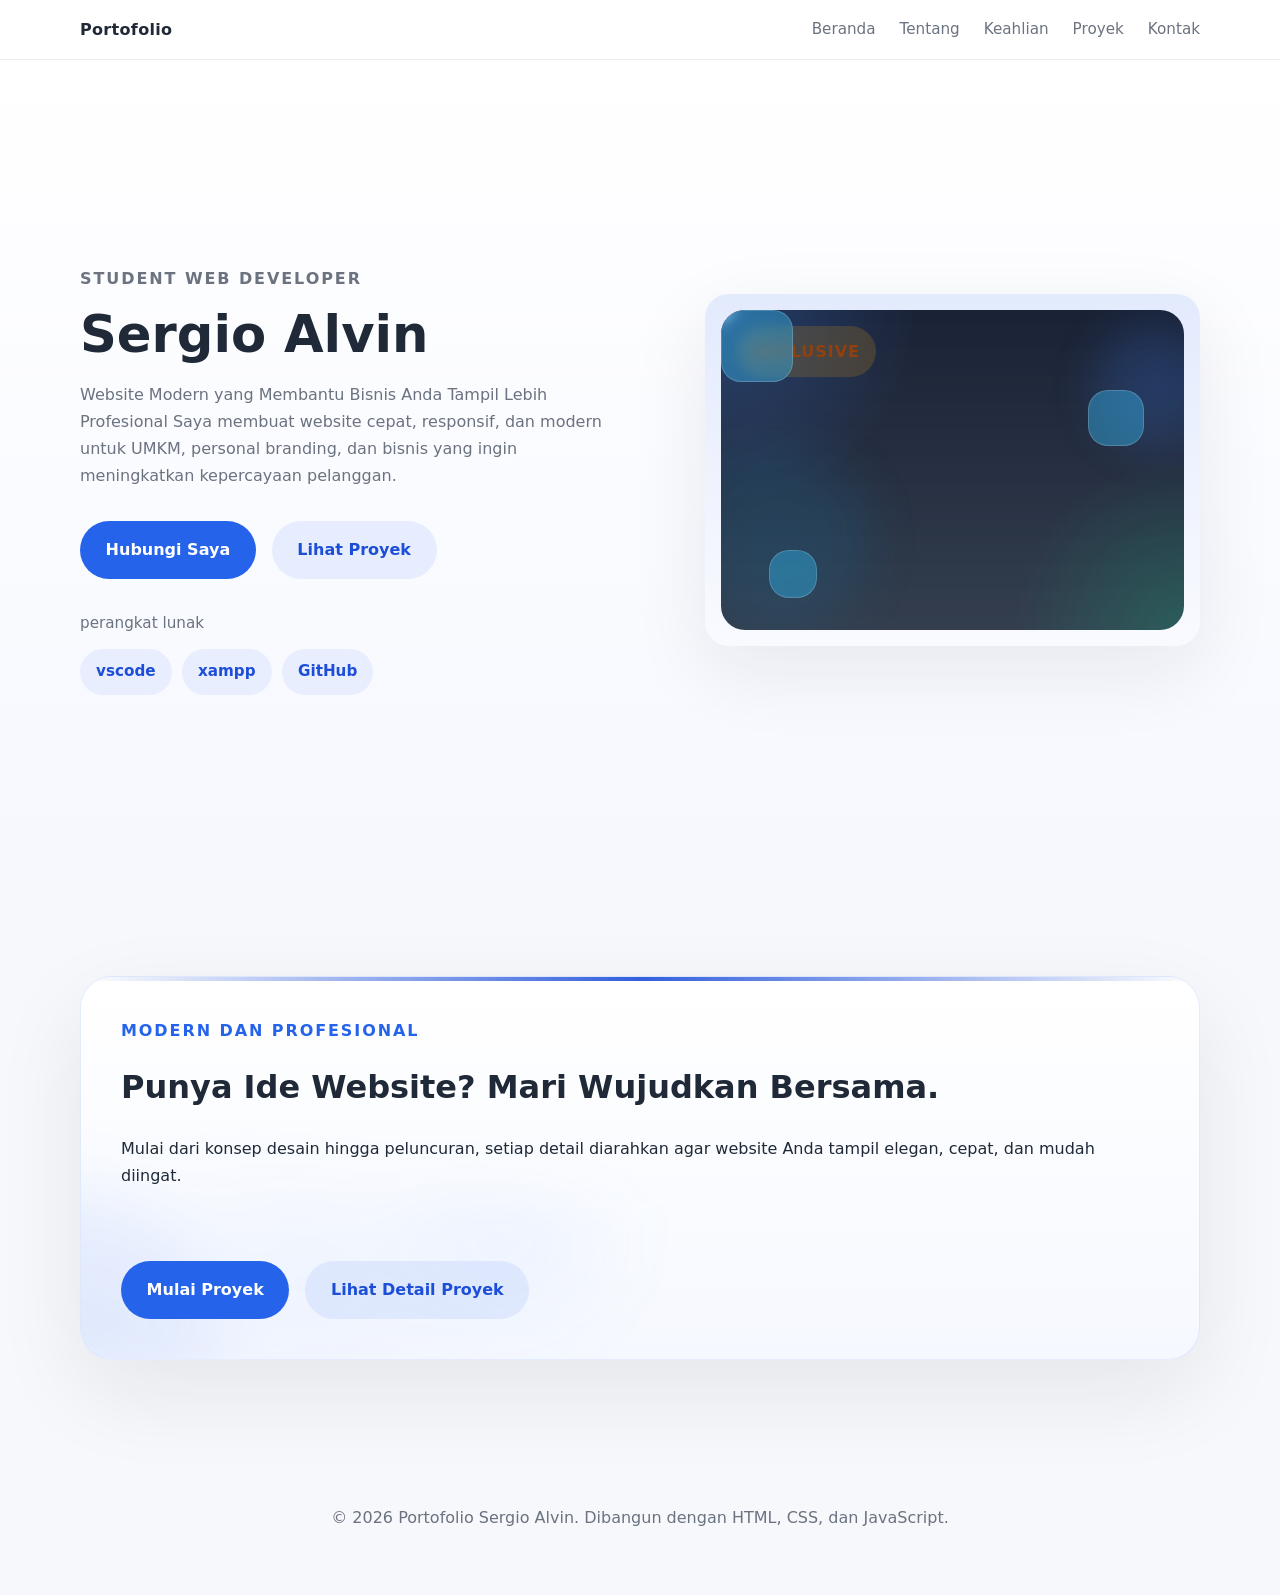
==== commit 17d79c0e: "update website" ====
--- a/index.html
+++ b/index.html
@@ -37,11 +37,11 @@
             <a href="projects.html" class="button secondary">Lihat Proyek</a>
           </div>
           <div class="hero-trust">
-            <span>Trusted by brands</span>
+            <span>perangkat lunak</span>
             <div class="hero-trust-list">
-              <span>-</span>
-              <span>-</span>
-              <span>-</span>
+              <span>vscode</span>
+              <span>xampp</span>
+              <span>GitHub</span>
             </div>
           </div>
         </div>
@@ -52,19 +52,7 @@
             <div class="shape"></div>
             <div class="shape"></div>
           </div>
-          <div class="hero-stats">
-            <div class="stat-item">
-              <strong>-</strong>
-              <span>Klien berkualitas</span>
-            </div>
-            <div class="stat-item">
-              <strong>-</strong>
-              <span>Retensi klien</span>
-            </div>
-            <div class="stat-item">
-              <strong>9/10</strong>
-              <span>Timely delivery</span>
-            </div>
+          
           </div>
         </div>
       </div>
